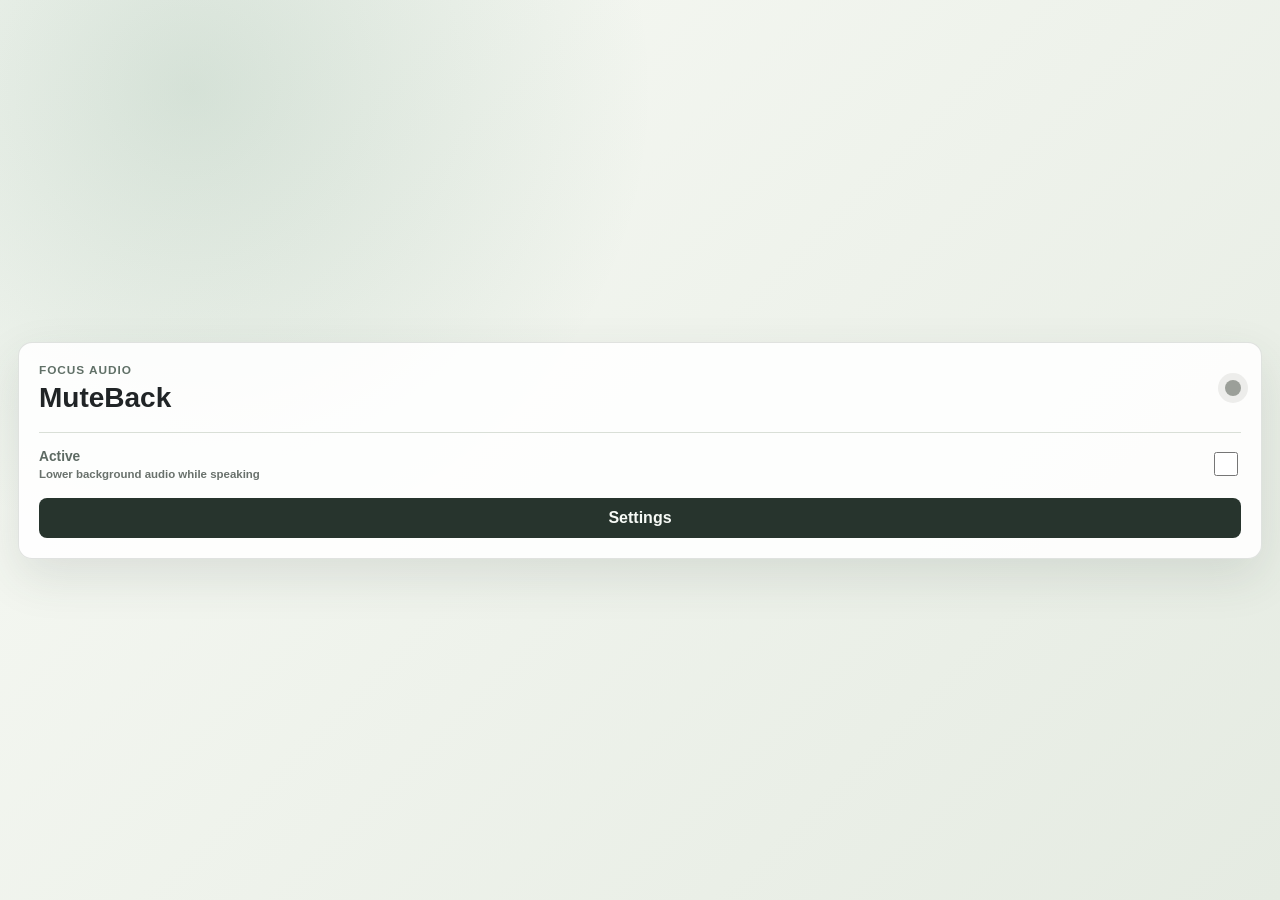
==== ui/index.html @ 9f4e3d4c "Initial MuteBack MVP" ====
<!doctype html>
<html lang="en">
  <head>
    <meta charset="UTF-8" />
    <meta name="viewport" content="width=device-width, initial-scale=1.0" />
    <title>MuteBack</title>
    <link rel="stylesheet" href="./styles.css" />
  </head>
  <body>
    <main class="app-shell">
      <section class="home-page" id="home-page">
        <header class="home-card">
          <div class="brand-row">
            <div>
              <p class="eyebrow">Focus Audio</p>
              <h1>MuteBack</h1>
            </div>
            <span class="status-dot" id="status-dot" aria-label="Runtime status"></span>
          </div>

          <label class="power-control">
            <span>
              <strong>Active</strong>
              <small>Lower background audio while speaking</small>
            </span>
            <input id="app-enabled" type="checkbox" />
          </label>

          <button type="button" class="settings-link" id="open-settings">Settings</button>
        </header>
      </section>

      <section class="settings-page" id="settings-page" hidden>
        <header class="page-header">
          <div>
            <p class="eyebrow">Controls</p>
            <h2 id="settings-title">Settings</h2>
          </div>
          <button type="button" class="close-button" id="close-settings">Back</button>
        </header>

        <section class="settings-card">
          <div class="quick-row">
            <div>
              <h3>Ducking Level</h3>
              <p>Background volume while speaking</p>
            </div>
            <output class="meter-value" id="duck-level-value">10%</output>
          </div>
          <input id="duck-level" class="range" type="range" min="0" max="100" step="1" />
          <div class="track">
            <span class="track-label">Background</span>
            <div class="track-bar">
              <div class="track-fill" id="preview-fill"></div>
            </div>
          </div>
        </section>

        <section class="settings-card">
          <div class="setting-row">
            <div>
              <h3>Transition</h3>
              <p>Background audio movement</p>
            </div>
            <div class="segmented" role="group" aria-label="Transition">
              <button type="button" class="segment" data-transition="smooth">Smooth</button>
              <button type="button" class="segment" data-transition="instant">Instant</button>
            </div>
          </div>

          <div class="timing-grid" id="timing-grid">
            <label>
              <span>Fade Down</span>
              <input id="duck-fade-ms" type="number" min="0" max="2000" step="10" />
            </label>
            <label>
              <span>Fade Up</span>
              <input id="restore-fade-ms" type="number" min="0" max="3000" step="10" />
            </label>
          </div>

          <label class="toggle-row">
            <span>
              <strong>Manual Restore</strong>
              <small>Keep audio low until I press restore</small>
            </span>
            <input id="manual-restore" type="checkbox" />
          </label>
        </section>

        <section class="settings-card enrollment">
          <div class="setting-row">
            <div>
              <h3>Voice Match</h3>
              <p>Optional voice enrollment</p>
            </div>
            <label class="switch">
              <span>Enable</span>
              <input id="voice-match-enabled" type="checkbox" />
            </label>
          </div>

          <div class="phrase-card">
            <span class="phrase-step" id="phrase-step">Sample 1 of 3</span>
            <p id="phrase-text">Today I want my music to move out of the way when I speak.</p>
          </div>

          <div class="enrollment-actions">
            <button type="button" class="primary-button" id="record-voice">Record Sample</button>
            <button type="button" class="secondary-button" id="reset-voice">Reset</button>
          </div>
          <div class="progress-row" id="voice-progress"></div>
        </section>

        <div class="settings-summary">
          <div>
            <span>Restore</span>
            <strong id="restore-mode-label">Automatic</strong>
          </div>
          <div>
            <span>Voice Match</span>
            <strong id="voice-match-label">Off</strong>
          </div>
        </div>

        <div class="save-status" id="save-status">Ready</div>
      </section>
    </main>

    <script type="module" src="./main.js"></script>
  </body>
</html>
---- ui/styles.css ----
:root {
  color: #202426;
  background: #eef1ec;
  font-family: "Segoe UI", "Aptos", sans-serif;
  font-size: 16px;
}

* {
  box-sizing: border-box;
}

html,
body {
  width: 100%;
  height: 100%;
  overflow: hidden;
}

body {
  margin: 0;
  background:
    radial-gradient(circle at 15% 10%, rgba(65, 122, 89, 0.18), transparent 34%),
    linear-gradient(135deg, #f8faf5, #e5ebe2);
}

body[data-enabled="false"] {
  background: linear-gradient(135deg, #f8f7f4, #e4e3df);
}

button,
input {
  font: inherit;
}

button:disabled {
  cursor: not-allowed;
  opacity: 0.5;
}

h1,
h2,
h3,
p {
  margin: 0;
}

p,
small {
  color: #69716c;
}

.app-shell {
  width: 100%;
  height: 100%;
}

.home-page,
.settings-page {
  height: 100%;
}

.home-page {
  display: grid;
  place-items: center;
  padding: 18px;
}

.home-card,
.settings-card,
.settings-summary {
  border: 1px solid rgba(68, 83, 73, 0.16);
  border-radius: 14px;
  background: rgba(255, 255, 255, 0.88);
  box-shadow: 0 18px 48px rgba(53, 62, 58, 0.12);
}

.home-card {
  display: grid;
  gap: 18px;
  width: 100%;
  padding: 20px;
}

.brand-row,
.quick-row,
.setting-row,
.toggle-row,
.switch,
.power-control,
.page-header {
  display: flex;
  align-items: center;
  justify-content: space-between;
  gap: 16px;
}

.eyebrow {
  margin: 0 0 5px;
  color: #607067;
  font-size: 0.74rem;
  font-weight: 750;
  letter-spacing: 0.08em;
  text-transform: uppercase;
}

h1 {
  color: #202426;
  font-size: 1.75rem;
  font-weight: 760;
}

h2 {
  color: #202426;
  font-size: 1.42rem;
  font-weight: 760;
}

h3 {
  color: #202426;
  font-size: 1rem;
}

.status-dot {
  width: 16px;
  height: 16px;
  flex: 0 0 auto;
  border-radius: 999px;
  background: #9b9f99;
  box-shadow: 0 0 0 7px rgba(120, 124, 117, 0.12);
}

.status-dot[data-state="running"] {
  background: #417a59;
  box-shadow: 0 0 0 7px rgba(65, 122, 89, 0.14);
}

.status-dot[data-state="ducked"] {
  background: #d49846;
  box-shadow: 0 0 0 7px rgba(212, 152, 70, 0.16);
}

.status-dot[data-state="disabled"],
.status-dot[data-state="stopped"] {
  background: #c74f44;
  box-shadow: 0 0 0 7px rgba(199, 79, 68, 0.12);
}

.power-control {
  border-top: 1px solid #d9dfd7;
  padding-top: 16px;
}

.power-control span,
.toggle-row span {
  display: grid;
  gap: 4px;
}

.power-control input,
.toggle-row input,
.switch input {
  width: 24px;
  height: 24px;
  accent-color: #417a59;
}

.settings-link,
.close-button,
.primary-button,
.secondary-button {
  border-radius: 8px;
  cursor: pointer;
  font-weight: 750;
  padding: 11px 14px;
}

.settings-link {
  width: 100%;
  border: 0;
  background: #27342d;
  color: #f7faf6;
}

.settings-page {
  display: grid;
  grid-template-rows: auto auto auto auto 1fr auto;
  gap: 12px;
  padding: 20px;
}

.settings-page[hidden],
.home-page[hidden] {
  display: none;
}

.settings-card {
  display: grid;
  gap: 14px;
  padding: 16px;
}

.close-button,
.secondary-button {
  border: 1px solid #c8d0c7;
  background: #fbfcfa;
  color: #27342d;
}

.primary-button {
  border: 0;
  background: #27342d;
  color: #f7faf6;
}

.meter-value {
  color: #27342d;
  font-size: 1.35rem;
  font-weight: 760;
}

.range {
  width: 100%;
  accent-color: #417a59;
}

.track {
  display: grid;
  gap: 7px;
}

.track-label,
.progress-row,
.phrase-step {
  color: #5b675f;
  font-size: 0.84rem;
  font-weight: 750;
}

.track-bar {
  overflow: hidden;
  height: 14px;
  border-radius: 999px;
  background: #d8ded6;
}

.track-fill {
  height: 100%;
  min-width: 2%;
  border-radius: inherit;
  background: linear-gradient(90deg, #346c4c, #d49846);
  transition: width 180ms ease;
}

.segmented {
  display: grid;
  grid-template-columns: repeat(2, minmax(82px, 1fr));
  padding: 3px;
  border: 1px solid #c8d0c7;
  border-radius: 8px;
  background: #edf1eb;
}

.segment {
  border: 0;
  border-radius: 6px;
  background: transparent;
  color: #5f6b64;
  cursor: pointer;
  padding: 9px 11px;
}

.segment[data-active="true"] {
  background: #27342d;
  color: #f7faf6;
}

.timing-grid {
  display: grid;
  grid-template-columns: repeat(2, minmax(0, 1fr));
  gap: 12px;
}

.timing-grid[data-disabled="true"] {
  opacity: 0.44;
}

label {
  display: grid;
  gap: 7px;
  color: #5d6a63;
  font-size: 0.86rem;
  font-weight: 700;
}

label input[type="number"] {
  width: 100%;
  border: 1px solid #c8d0c7;
  border-radius: 7px;
  background: #fbfcfa;
  color: #27342d;
  padding: 9px 10px;
}

.phrase-card {
  display: grid;
  gap: 8px;
  border: 1px solid #d8ded6;
  border-radius: 10px;
  background: #f6f8f4;
  padding: 13px;
}

.phrase-card p {
  color: #27342d;
  font-size: 0.98rem;
  line-height: 1.35;
}

.enrollment-actions {
  display: grid;
  grid-template-columns: minmax(0, 1fr) auto;
  gap: 10px;
}

.settings-summary {
  display: grid;
  grid-template-columns: repeat(2, minmax(0, 1fr));
  gap: 1px;
  overflow: hidden;
}

.settings-summary div {
  display: grid;
  gap: 5px;
  padding: 12px 14px;
  background: rgba(255, 255, 255, 0.78);
}

.settings-summary span {
  color: #69716c;
  font-size: 0.78rem;
  font-weight: 700;
}

.settings-summary strong {
  color: #27342d;
}

.save-status {
  justify-self: start;
  color: #69716c;
  font-size: 0.84rem;
}

.restore-body {
  background: transparent;
}

.restore-window {
  display: grid;
  width: 100%;
  height: 100%;
  place-items: center;
  padding: 10px;
  background: #202426;
}

.restore-window-button {
  width: 100%;
  height: 100%;
  border: 0;
  border-radius: 12px;
  background: #f6f8f4;
  color: #202426;
  cursor: pointer;
  font-weight: 800;
  letter-spacing: 0.01em;
}
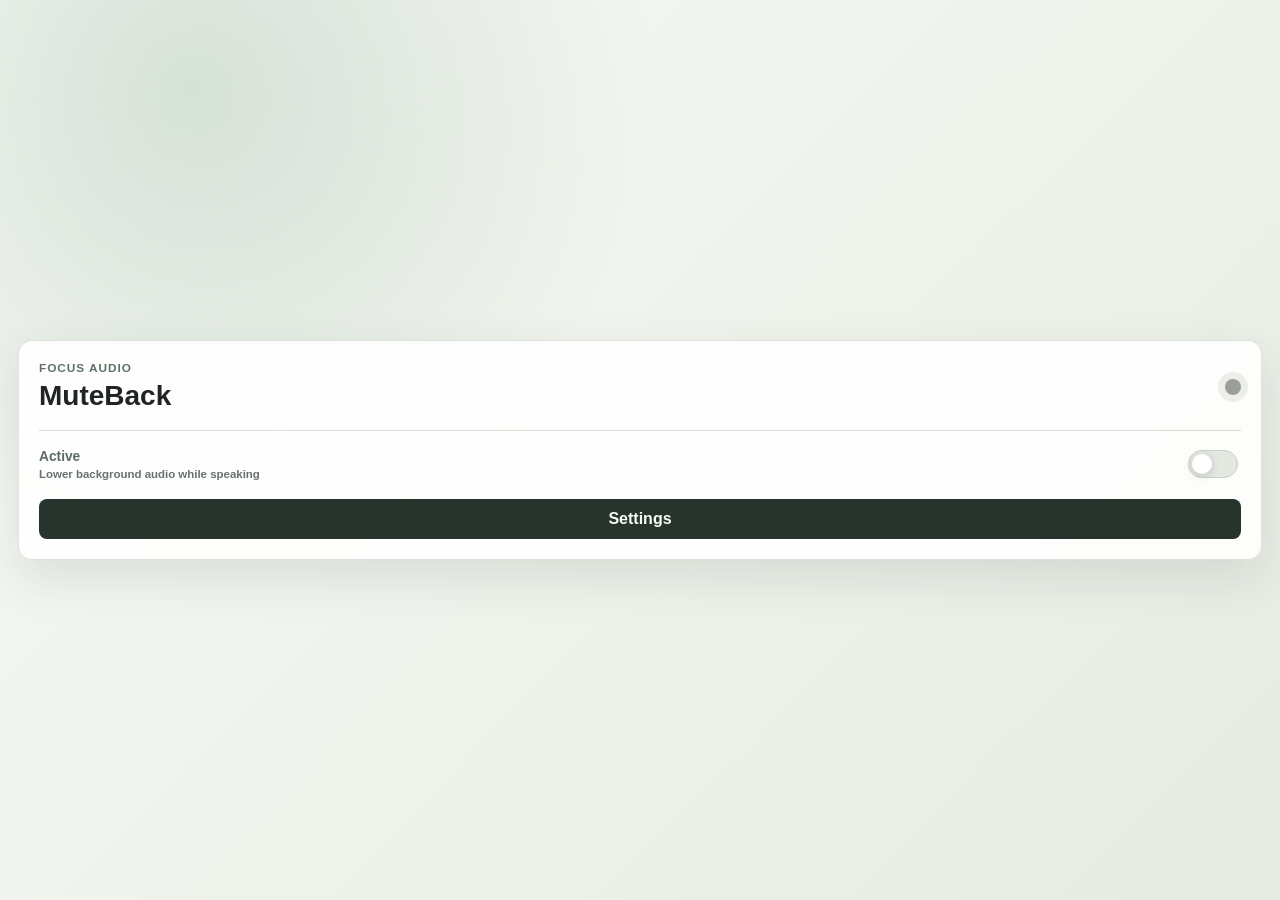
==== commit 7e758a6f: "Add microphone selecting" ====
--- a/ui/index.html
+++ b/ui/index.html
@@ -38,6 +38,13 @@
           </div>
           <button type="button" class="close-button" id="close-settings">Back</button>
         </header>
+
+        <section class="settings-card">
+          <label>
+            <span>Microphone</span>
+            <select id="microphone-select"></select>
+          </label>
+        </section>
 
         <section class="settings-card">
           <div class="quick-row">
@@ -121,6 +128,10 @@
             <span>Voice Match</span>
             <strong id="voice-match-label">Off</strong>
           </div>
+          <div>
+            <span>Microphone</span>
+            <strong id="microphone-label">Default</strong>
+          </div>
         </div>
 
         <div class="save-status" id="save-status">Ready</div>
--- a/ui/styles.css
+++ b/ui/styles.css
@@ -28,7 +28,8 @@
 }
 
 button,
-input {
+input,
+select {
   font: inherit;
 }
 
@@ -159,9 +160,55 @@
 .power-control input,
 .toggle-row input,
 .switch input {
-  width: 24px;
-  height: 24px;
-  accent-color: #417a59;
+  position: relative;
+  width: 50px;
+  height: 28px;
+  flex: 0 0 auto;
+  appearance: none;
+  border: 1px solid #c7d0c6;
+  border-radius: 999px;
+  background: #e3e8e1;
+  cursor: pointer;
+  transition:
+    background 180ms ease,
+    border-color 180ms ease,
+    box-shadow 180ms ease;
+}
+
+.power-control input::before,
+.toggle-row input::before,
+.switch input::before {
+  position: absolute;
+  top: 3px;
+  left: 3px;
+  width: 20px;
+  height: 20px;
+  border-radius: 999px;
+  background: #ffffff;
+  box-shadow: 0 2px 8px rgba(34, 41, 37, 0.18);
+  content: "";
+  transition: transform 180ms ease;
+}
+
+.power-control input:checked,
+.toggle-row input:checked,
+.switch input:checked {
+  border-color: #417a59;
+  background: #417a59;
+  box-shadow: 0 0 0 5px rgba(65, 122, 89, 0.12);
+}
+
+.power-control input:checked::before,
+.toggle-row input:checked::before,
+.switch input:checked::before {
+  transform: translateX(22px);
+}
+
+.power-control input:focus-visible,
+.toggle-row input:focus-visible,
+.switch input:focus-visible {
+  outline: 2px solid rgba(65, 122, 89, 0.32);
+  outline-offset: 3px;
 }
 
 .settings-link,
@@ -185,7 +232,33 @@
   display: grid;
   grid-template-rows: auto auto auto auto 1fr auto;
   gap: 12px;
+  overflow-x: hidden;
+  overflow-y: scroll;
   padding: 20px;
+  padding-right: 14px;
+  scrollbar-color: rgba(82, 99, 89, 0.34) transparent;
+  scrollbar-gutter: stable;
+  scrollbar-width: thin;
+}
+
+.settings-page::-webkit-scrollbar {
+  width: 8px;
+}
+
+.settings-page::-webkit-scrollbar-track {
+  background: transparent;
+}
+
+.settings-page::-webkit-scrollbar-thumb {
+  border: 2px solid transparent;
+  border-radius: 999px;
+  background: rgba(82, 99, 89, 0.26);
+  background-clip: content-box;
+}
+
+.settings-page::-webkit-scrollbar-thumb:hover {
+  background: rgba(82, 99, 89, 0.42);
+  background-clip: content-box;
 }
 
 .settings-page[hidden],
@@ -292,7 +365,8 @@
   font-weight: 700;
 }
 
-label input[type="number"] {
+label input[type="number"],
+label select {
   width: 100%;
   border: 1px solid #c8d0c7;
   border-radius: 7px;
@@ -301,6 +375,10 @@
   padding: 9px 10px;
 }
 
+label select {
+  min-height: 40px;
+}
+
 .phrase-card {
   display: grid;
   gap: 8px;
@@ -358,21 +436,66 @@
 
 .restore-window {
   display: grid;
+  grid-template-rows: auto auto;
+  gap: 7px;
   width: 100%;
   height: 100%;
-  place-items: center;
-  padding: 10px;
-  background: #202426;
+  padding: 9px;
+  border: 1px solid rgba(255, 255, 255, 0.14);
+  border-radius: 18px;
+  background:
+    linear-gradient(135deg, rgba(255, 255, 255, 0.08), transparent),
+    #202426;
+  box-shadow: 0 16px 38px rgba(20, 24, 22, 0.26);
+}
+
+.restore-drag-region {
+  display: flex;
+  align-items: center;
+  justify-content: space-between;
+  min-height: 18px;
+  color: rgba(247, 250, 246, 0.72);
+  cursor: grab;
+  font-size: 0.72rem;
+  font-weight: 760;
+  letter-spacing: 0.06em;
+  text-transform: uppercase;
+  user-select: none;
+}
+
+.restore-drag-region:active {
+  cursor: grabbing;
+}
+
+.restore-drag-region i {
+  width: 28px;
+  height: 4px;
+  border-radius: 999px;
+  background: rgba(247, 250, 246, 0.28);
 }
 
 .restore-window-button {
   width: 100%;
-  height: 100%;
+  min-height: 36px;
   border: 0;
-  border-radius: 12px;
-  background: #f6f8f4;
-  color: #202426;
+  border-radius: 999px;
+  background: linear-gradient(135deg, #f7faf6, #dfe7dc);
+  color: #1f2a24;
   cursor: pointer;
   font-weight: 800;
-  letter-spacing: 0.01em;
-}
+  letter-spacing: 0.015em;
+  box-shadow: 0 7px 18px rgba(0, 0, 0, 0.2);
+  transition:
+    transform 140ms ease,
+    box-shadow 140ms ease;
+}
+
+.restore-window-button:hover {
+  box-shadow: 0 9px 24px rgba(0, 0, 0, 0.24);
+  transform: translateY(-1px);
+}
+
+.restore-window-button:active {
+  box-shadow: 0 5px 14px rgba(0, 0, 0, 0.2);
+  transform: translateY(0);
+}
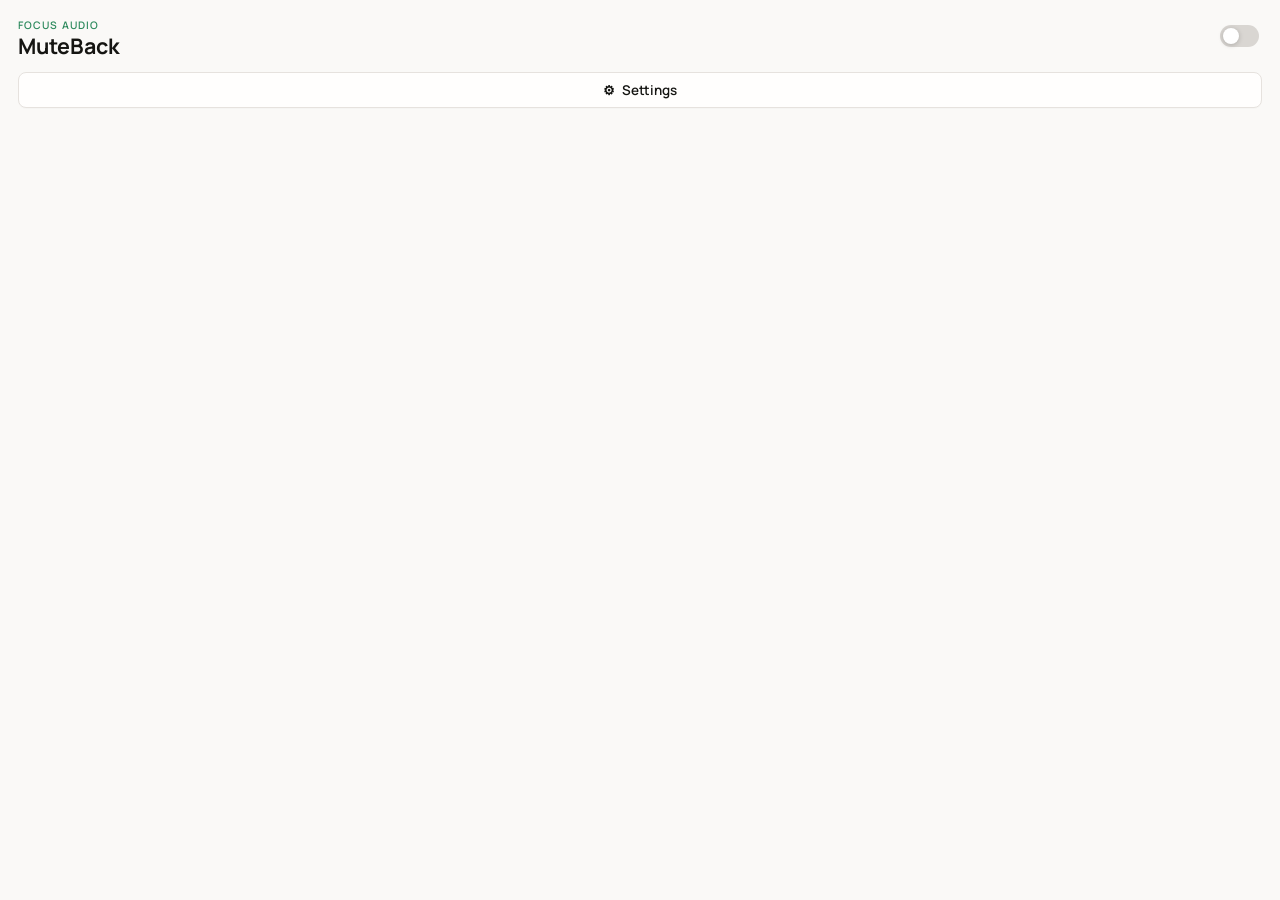
==== commit 49d49501: "Redesign Co-authored-by: Copilot <copilot@github.com>" ====
--- a/ui/index.html
+++ b/ui/index.html
@@ -9,132 +9,112 @@
   <body>
     <main class="app-shell">
       <section class="home-page" id="home-page">
-        <header class="home-card">
-          <div class="brand-row">
-            <div>
-              <p class="eyebrow">Focus Audio</p>
-              <h1>MuteBack</h1>
+        <div class="window-frame home-frame">
+          <div class="home-content">
+            <div class="hero-row">
+              <div>
+                <p class="eyebrow">Focus Audio</p>
+                <h1>MuteBack</h1>
+              </div>
+              <label class="switch-only" aria-label="Enable MuteBack">
+                <input id="app-enabled" type="checkbox" />
+              </label>
             </div>
-            <span class="status-dot" id="status-dot" aria-label="Runtime status"></span>
+
+            <button type="button" class="settings-link" id="open-settings">
+              <span aria-hidden="true">&#9881;</span>
+              Settings
+            </button>
           </div>
-
-          <label class="power-control">
-            <span>
-              <strong>Active</strong>
-              <small>Lower background audio while speaking</small>
-            </span>
-            <input id="app-enabled" type="checkbox" />
-          </label>
-
-          <button type="button" class="settings-link" id="open-settings">Settings</button>
-        </header>
+        </div>
       </section>
 
       <section class="settings-page" id="settings-page" hidden>
-        <header class="page-header">
-          <div>
-            <p class="eyebrow">Controls</p>
-            <h2 id="settings-title">Settings</h2>
-          </div>
-          <button type="button" class="close-button" id="close-settings">Back</button>
-        </header>
+        <div class="window-frame settings-frame">
+          <div class="settings-scroll">
+            <header class="page-header">
+              <button type="button" class="back-button" id="close-settings" aria-label="Back">
+                &lsaquo;
+              </button>
+              <div>
+                <p class="eyebrow">Controls</p>
+                <h2 id="settings-title">Settings</h2>
+              </div>
+            </header>
 
-        <section class="settings-card">
-          <label>
-            <span>Microphone</span>
-            <select id="microphone-select"></select>
-          </label>
-        </section>
+            <div class="settings-section">
+              <p class="section-label">Input</p>
+              <section class="settings-card input-card">
+                <span>Microphone</span>
+                <select id="microphone-select"></select>
+              </section>
+            </div>
 
-        <section class="settings-card">
-          <div class="quick-row">
-            <div>
-              <h3>Ducking Level</h3>
-              <p>Background volume while speaking</p>
+            <div class="settings-section">
+              <p class="section-label">Ducking</p>
+              <section class="settings-card ducking-card">
+                <div class="quick-row">
+                  <div>
+                    <h3>Level</h3>
+                    <p>Background volume while speaking</p>
+                  </div>
+                  <output class="meter-value" id="duck-level-value">10%</output>
+                </div>
+                <input id="duck-level" class="range" type="range" min="0" max="100" step="1" />
+              </section>
             </div>
-            <output class="meter-value" id="duck-level-value">10%</output>
-          </div>
-          <input id="duck-level" class="range" type="range" min="0" max="100" step="1" />
-          <div class="track">
-            <span class="track-label">Background</span>
-            <div class="track-bar">
-              <div class="track-fill" id="preview-fill"></div>
+
+            <div class="settings-section">
+              <p class="section-label">Transition</p>
+              <section class="settings-card transition-card">
+                <div class="setting-row">
+                  <div>
+                    <h3>Mode</h3>
+                    <p>Background audio movement</p>
+                  </div>
+                  <div class="segmented" role="group" aria-label="Transition">
+                    <button type="button" class="segment" data-transition="smooth">Smooth</button>
+                    <button type="button" class="segment" data-transition="instant">Instant</button>
+                  </div>
+                </div>
+
+                <div class="timing-grid" id="timing-grid">
+                  <label>
+                    <span>Fade Down</span>
+                    <input id="duck-fade-ms" type="number" min="0" max="2000" step="10" />
+                  </label>
+                  <label>
+                    <span>Fade Up</span>
+                    <input id="restore-fade-ms" type="number" min="0" max="3000" step="10" />
+                  </label>
+                </div>
+
+                <label class="toggle-row">
+                  <span>
+                    <strong>Manual Restore</strong>
+                    <small>Keep audio low until I press restore</small>
+                  </span>
+                  <input id="manual-restore" type="checkbox" />
+                </label>
+              </section>
+            </div>
+
+            <div class="settings-summary" hidden>
+              <div>
+                <span>Restore</span>
+                <strong id="restore-mode-label">Automatic</strong>
+              </div>
+              <div>
+                <span>Voice Match</span>
+                <strong id="voice-match-label">Off</strong>
+              </div>
+              <div>
+                <span>Microphone</span>
+                <strong id="microphone-label">Default</strong>
+              </div>
             </div>
           </div>
-        </section>
-
-        <section class="settings-card">
-          <div class="setting-row">
-            <div>
-              <h3>Transition</h3>
-              <p>Background audio movement</p>
-            </div>
-            <div class="segmented" role="group" aria-label="Transition">
-              <button type="button" class="segment" data-transition="smooth">Smooth</button>
-              <button type="button" class="segment" data-transition="instant">Instant</button>
-            </div>
-          </div>
-
-          <div class="timing-grid" id="timing-grid">
-            <label>
-              <span>Fade Down</span>
-              <input id="duck-fade-ms" type="number" min="0" max="2000" step="10" />
-            </label>
-            <label>
-              <span>Fade Up</span>
-              <input id="restore-fade-ms" type="number" min="0" max="3000" step="10" />
-            </label>
-          </div>
-
-          <label class="toggle-row">
-            <span>
-              <strong>Manual Restore</strong>
-              <small>Keep audio low until I press restore</small>
-            </span>
-            <input id="manual-restore" type="checkbox" />
-          </label>
-        </section>
-
-        <section class="settings-card enrollment">
-          <div class="setting-row">
-            <div>
-              <h3>Voice Match</h3>
-              <p>Optional voice enrollment</p>
-            </div>
-            <label class="switch">
-              <span>Enable</span>
-              <input id="voice-match-enabled" type="checkbox" />
-            </label>
-          </div>
-
-          <div class="phrase-card">
-            <span class="phrase-step" id="phrase-step">Sample 1 of 3</span>
-            <p id="phrase-text">Today I want my music to move out of the way when I speak.</p>
-          </div>
-
-          <div class="enrollment-actions">
-            <button type="button" class="primary-button" id="record-voice">Record Sample</button>
-            <button type="button" class="secondary-button" id="reset-voice">Reset</button>
-          </div>
-          <div class="progress-row" id="voice-progress"></div>
-        </section>
-
-        <div class="settings-summary">
-          <div>
-            <span>Restore</span>
-            <strong id="restore-mode-label">Automatic</strong>
-          </div>
-          <div>
-            <span>Voice Match</span>
-            <strong id="voice-match-label">Off</strong>
-          </div>
-          <div>
-            <span>Microphone</span>
-            <strong id="microphone-label">Default</strong>
-          </div>
         </div>
-
-        <div class="save-status" id="save-status">Ready</div>
       </section>
     </main>
 
--- a/ui/styles.css
+++ b/ui/styles.css
@@ -1,7 +1,39 @@
+@font-face {
+  font-family: "Manrope";
+  font-style: normal;
+  font-weight: 400;
+  font-display: swap;
+  src: url("./fonts/Manrope-400.woff2") format("woff2");
+}
+
+@font-face {
+  font-family: "Manrope";
+  font-style: normal;
+  font-weight: 500;
+  font-display: swap;
+  src: url("./fonts/Manrope-500.woff2") format("woff2");
+}
+
+@font-face {
+  font-family: "Manrope";
+  font-style: normal;
+  font-weight: 600;
+  font-display: swap;
+  src: url("./fonts/Manrope-600.woff2") format("woff2");
+}
+
+@font-face {
+  font-family: "Manrope";
+  font-style: normal;
+  font-weight: 700;
+  font-display: swap;
+  src: url("./fonts/Manrope-700.woff2") format("woff2");
+}
+
 :root {
-  color: #202426;
-  background: #eef1ec;
-  font-family: "Segoe UI", "Aptos", sans-serif;
+  color: #151512;
+  background: #faf9f7;
+  font-family: "Manrope", "Segoe UI", sans-serif;
   font-size: 16px;
 }
 
@@ -18,13 +50,11 @@
 
 body {
   margin: 0;
-  background:
-    radial-gradient(circle at 15% 10%, rgba(65, 122, 89, 0.18), transparent 34%),
-    linear-gradient(135deg, #f8faf5, #e5ebe2);
+  background: #faf9f7;
 }
 
 body[data-enabled="false"] {
-  background: linear-gradient(135deg, #f8f7f4, #e4e3df);
+  background: #faf9f7;
 }
 
 button,
@@ -33,9 +63,11 @@
   font: inherit;
 }
 
-button:disabled {
+button:disabled,
+input:disabled,
+select:disabled {
   cursor: not-allowed;
-  opacity: 0.5;
+  opacity: 0.52;
 }
 
 h1,
@@ -47,455 +79,625 @@
 
 p,
 small {
-  color: #69716c;
-}
-
-.app-shell {
+  color: #8f8a85;
+}
+
+.app-shell,
+.home-page,
+.settings-page {
   width: 100%;
   height: 100%;
 }
 
 .home-page,
 .settings-page {
+  display: block;
+  background: #faf9f7;
+}
+
+.settings-page[hidden],
+.home-page[hidden] {
+  display: none;
+}
+
+.window-frame {
+  display: grid;
+  grid-template-rows: minmax(0, 1fr);
+  width: 100%;
   height: 100%;
-}
-
-.home-page {
-  display: grid;
-  place-items: center;
+  overflow: hidden;
+  background: #faf9f7;
+}
+
+.home-content {
+  display: grid;
+  grid-template-rows: auto auto 1fr;
+  gap: 15px;
+  align-content: start;
+  min-height: 100%;
   padding: 18px;
 }
 
-.home-card,
-.settings-card,
-.settings-summary {
-  border: 1px solid rgba(68, 83, 73, 0.16);
-  border-radius: 14px;
-  background: rgba(255, 255, 255, 0.88);
-  box-shadow: 0 18px 48px rgba(53, 62, 58, 0.12);
-}
-
-.home-card {
-  display: grid;
-  gap: 18px;
-  width: 100%;
-  padding: 20px;
-}
-
-.brand-row,
+.hero-row,
 .quick-row,
 .setting-row,
 .toggle-row,
-.switch,
-.power-control,
-.page-header {
+.page-header,
+.input-card {
   display: flex;
   align-items: center;
   justify-content: space-between;
-  gap: 16px;
+  gap: 14px;
+}
+
+.eyebrow,
+.section-label {
+  color: #98938f;
+  font-size: 0.65rem;
+  font-weight: 600;
+  letter-spacing: 0.105em;
+  text-transform: uppercase;
 }
 
 .eyebrow {
-  margin: 0 0 5px;
-  color: #607067;
-  font-size: 0.74rem;
-  font-weight: 750;
-  letter-spacing: 0.08em;
-  text-transform: uppercase;
+  margin: 0 0 2px;
+  color: #2d8a5d;
 }
 
 h1 {
-  color: #202426;
-  font-size: 1.75rem;
-  font-weight: 760;
+  color: #151512;
+  font-size: 1.34rem;
+  font-weight: 700;
+  letter-spacing: 0;
+  line-height: 1.08;
 }
 
 h2 {
-  color: #202426;
-  font-size: 1.42rem;
-  font-weight: 760;
+  color: #151512;
+  font-size: 1.02rem;
+  font-weight: 700;
+  letter-spacing: 0;
+  line-height: 1.08;
 }
 
 h3 {
-  color: #202426;
-  font-size: 1rem;
+  color: #151512;
+  font-size: 0.86rem;
+  font-weight: 700;
+  letter-spacing: 0;
+  line-height: 1.1;
+}
+
+.status-pill {
+  display: flex;
+  align-items: center;
+  gap: 9px;
+  min-height: 32px;
+  padding: 0 11px;
+  border: 1px solid #cfe8db;
+  border-radius: 8px;
+  background: #f4fbf7;
+  color: #28754f;
+  font-size: 0.8rem;
+  font-weight: 650;
+}
+
+.status-pill[data-state="ducked"] {
+  border-color: #ead3ad;
+  background: #fff7ea;
+  color: #9a661b;
+}
+
+.status-pill[data-state="disabled"],
+.status-pill[data-state="stopped"] {
+  border-color: #e8c6c2;
+  background: #fff1ef;
+  color: #9d4a40;
 }
 
 .status-dot {
-  width: 16px;
-  height: 16px;
+  width: 6px;
+  height: 6px;
   flex: 0 0 auto;
   border-radius: 999px;
-  background: #9b9f99;
-  box-shadow: 0 0 0 7px rgba(120, 124, 117, 0.12);
+  background: #2d865c;
 }
 
 .status-dot[data-state="running"] {
-  background: #417a59;
-  box-shadow: 0 0 0 7px rgba(65, 122, 89, 0.14);
+  background: #2d865c;
 }
 
 .status-dot[data-state="ducked"] {
-  background: #d49846;
-  box-shadow: 0 0 0 7px rgba(212, 152, 70, 0.16);
+  background: #b77524;
 }
 
 .status-dot[data-state="disabled"],
 .status-dot[data-state="stopped"] {
-  background: #c74f44;
-  box-shadow: 0 0 0 7px rgba(199, 79, 68, 0.12);
-}
-
-.power-control {
-  border-top: 1px solid #d9dfd7;
-  padding-top: 16px;
-}
-
-.power-control span,
-.toggle-row span {
-  display: grid;
-  gap: 4px;
-}
-
-.power-control input,
-.toggle-row input,
-.switch input {
+  background: #c45a4d;
+}
+
+.switch-only {
+  display: block;
+  flex: 0 0 auto;
+}
+
+.switch-only input,
+.toggle-row input {
   position: relative;
-  width: 50px;
-  height: 28px;
-  flex: 0 0 auto;
+  width: 39px;
+  height: 22px;
   appearance: none;
-  border: 1px solid #c7d0c6;
+  border: 0;
   border-radius: 999px;
-  background: #e3e8e1;
+  background: #d9d6d2;
   cursor: pointer;
   transition:
     background 180ms ease,
-    border-color 180ms ease,
     box-shadow 180ms ease;
 }
 
-.power-control input::before,
-.toggle-row input::before,
-.switch input::before {
+.switch-only input::before,
+.toggle-row input::before {
   position: absolute;
   top: 3px;
   left: 3px;
-  width: 20px;
-  height: 20px;
+  width: 16px;
+  height: 16px;
   border-radius: 999px;
   background: #ffffff;
-  box-shadow: 0 2px 8px rgba(34, 41, 37, 0.18);
+  box-shadow: 0 1px 5px rgba(25, 23, 20, 0.22);
   content: "";
   transition: transform 180ms ease;
 }
 
-.power-control input:checked,
-.toggle-row input:checked,
-.switch input:checked {
-  border-color: #417a59;
-  background: #417a59;
-  box-shadow: 0 0 0 5px rgba(65, 122, 89, 0.12);
-}
-
-.power-control input:checked::before,
-.toggle-row input:checked::before,
-.switch input:checked::before {
-  transform: translateX(22px);
-}
-
-.power-control input:focus-visible,
-.toggle-row input:focus-visible,
-.switch input:focus-visible {
-  outline: 2px solid rgba(65, 122, 89, 0.32);
+.switch-only input:checked,
+.toggle-row input:checked {
+  background: #2d8a5d;
+}
+
+.switch-only input:checked::before,
+.toggle-row input:checked::before {
+  transform: translateX(18px);
+}
+
+.switch-only input:focus-visible,
+.toggle-row input:focus-visible {
+  outline: 2px solid rgba(45, 134, 92, 0.28);
   outline-offset: 3px;
 }
 
 .settings-link,
-.close-button,
+.primary-button,
+.secondary-button,
+.back-button {
+  cursor: pointer;
+  font-weight: 600;
+}
+
+.settings-link {
+  align-self: end;
+  display: inline-flex;
+  align-items: center;
+  justify-content: center;
+  gap: 7px;
+  width: 100%;
+  min-height: 36px;
+  border: 1px solid #e6e2de;
+  border-radius: 8px;
+  background: #fffefd;
+  color: #151512;
+  font-size: 0.84rem;
+  box-shadow: 0 1px 0 rgba(25, 23, 20, 0.015);
+}
+
+.settings-scroll {
+  display: grid;
+  align-content: start;
+  gap: 9px;
+  min-height: 0;
+  overflow-x: hidden;
+  overflow-y: auto;
+  padding: 12px 13px 14px;
+  scrollbar-color: rgba(78, 74, 69, 0.24) transparent;
+  scrollbar-gutter: stable;
+  scrollbar-width: thin;
+}
+
+.settings-scroll::-webkit-scrollbar {
+  width: 8px;
+}
+
+.settings-scroll::-webkit-scrollbar-track {
+  background: transparent;
+}
+
+.settings-scroll::-webkit-scrollbar-thumb {
+  border: 2px solid transparent;
+  border-radius: 999px;
+  background: rgba(78, 74, 69, 0.24);
+  background-clip: content-box;
+}
+
+.page-header {
+  justify-content: flex-start;
+  min-height: 50px;
+  margin: -12px -13px 2px;
+  padding: 10px 13px;
+  border-bottom: 1px solid #e7e3de;
+  background: #faf9f7;
+}
+
+.back-button {
+  width: 27px;
+  height: 27px;
+  flex: 0 0 auto;
+  border: 1px solid #e3dfda;
+  border-radius: 8px;
+  background: #f3f2ef;
+  color: #6e6964;
+  font-size: 1.2rem;
+  line-height: 1;
+  padding: 0 0 3px;
+}
+
+.settings-section {
+  display: grid;
+  gap: 5px;
+}
+
+.section-label {
+  padding-left: 1px;
+}
+
+.settings-card {
+  display: grid;
+  gap: 11px;
+  border: 1px solid #e3dfda;
+  border-radius: 10px;
+  background: #fffefd;
+  padding: 11px;
+}
+
+.input-card {
+  min-height: 47px;
+  color: #151512;
+  font-size: 0.84rem;
+  font-weight: 600;
+}
+
+.input-card select {
+  width: 141px;
+  min-width: 0;
+}
+
+.meter-value {
+  color: #2d8a5d;
+  font-size: 1.16rem;
+  font-weight: 700;
+}
+
+.range {
+  width: 100%;
+  height: 16px;
+  accent-color: #2d8a5d;
+  appearance: none;
+  background: transparent;
+}
+
+.range::-webkit-slider-runnable-track {
+  height: 4px;
+  border-radius: 999px;
+  background: #dfdcd7;
+}
+
+.range::-webkit-slider-thumb {
+  width: 18px;
+  height: 18px;
+  margin-top: -7px;
+  border: 2px solid #ffffff;
+  border-radius: 999px;
+  background: #2d8a5d;
+  box-shadow: 0 1px 4px rgba(25, 23, 20, 0.22);
+  appearance: none;
+}
+
+.track,
+.track-bar,
+.track-fill {
+  display: none;
+}
+
+.transition-card > .setting-row,
+.transition-card > .timing-grid {
+  padding-bottom: 11px;
+  border-bottom: 1px solid #e8e4df;
+}
+
+.segmented {
+  display: grid;
+  grid-template-columns: repeat(2, minmax(54px, 1fr));
+  min-width: 130px;
+  padding: 3px;
+  border: 1px solid #e3dfda;
+  border-radius: 9px;
+  background: #f2f1ee;
+}
+
+.segment {
+  border: 0;
+  border-radius: 7px;
+  background: transparent;
+  color: #928d88;
+  cursor: pointer;
+  font-size: 0.74rem;
+  font-weight: 600;
+  padding: 6px 9px;
+}
+
+.segment[data-active="true"] {
+  background: #fffefd;
+  color: #151512;
+  font-weight: 700;
+  box-shadow: 0 1px 5px rgba(25, 23, 20, 0.08);
+}
+
+.timing-grid {
+  display: grid;
+  grid-template-columns: repeat(2, minmax(0, 1fr));
+  gap: 8px;
+}
+
+.timing-grid[data-disabled="true"] {
+  opacity: 0.44;
+}
+
+label {
+  display: grid;
+  gap: 5px;
+  color: #928d88;
+  font-size: 0.72rem;
+  font-weight: 600;
+}
+
+label input[type="number"],
+select {
+  width: 100%;
+  min-height: 29px;
+  border: 1px solid #e1ddd8;
+  border-radius: 7px;
+  background: #f3f2ef;
+  color: #151512;
+  font-size: 0.78rem;
+  font-weight: 600;
+  padding: 5px 9px;
+}
+
+.toggle-row {
+  display: flex;
+  color: inherit;
+  font-size: inherit;
+}
+
+.toggle-row span {
+  display: grid;
+  gap: 2px;
+  min-width: 0;
+}
+
+.toggle-row strong {
+  color: #151512;
+  font-size: 0.84rem;
+  font-weight: 700;
+}
+
+.toggle-row small,
+.setting-row p,
+.quick-row p,
+.enrollment p {
+  color: #96928e;
+  font-size: 0.71rem;
+  line-height: 1.2;
+}
+
+.enrollment {
+  gap: 0;
+}
+
+.voice-enrollment-panel {
+  display: grid;
+  gap: 8px;
+  margin-top: 11px;
+  padding-top: 11px;
+  border-top: 1px solid #e8e4df;
+}
+
+.phrase-card {
+  display: grid;
+  gap: 5px;
+  border-radius: 8px;
+  background: #f5f4f1;
+  padding: 9px;
+}
+
+.phrase-card p {
+  color: #151512;
+  font-size: 0.78rem;
+  line-height: 1.35;
+}
+
+.phrase-step,
+.progress-row {
+  color: #8f8a86;
+  font-size: 0.68rem;
+  font-weight: 760;
+}
+
+.enrollment-actions {
+  display: grid;
+  grid-template-columns: minmax(0, 1fr) auto;
+  gap: 8px;
+}
+
 .primary-button,
 .secondary-button {
+  min-height: 33px;
   border-radius: 8px;
-  cursor: pointer;
-  font-weight: 750;
-  padding: 11px 14px;
-}
-
-.settings-link {
-  width: 100%;
-  border: 0;
-  background: #27342d;
-  color: #f7faf6;
-}
-
-.settings-page {
-  display: grid;
-  grid-template-rows: auto auto auto auto 1fr auto;
-  gap: 12px;
-  overflow-x: hidden;
-  overflow-y: scroll;
-  padding: 20px;
-  padding-right: 14px;
-  scrollbar-color: rgba(82, 99, 89, 0.34) transparent;
-  scrollbar-gutter: stable;
-  scrollbar-width: thin;
-}
-
-.settings-page::-webkit-scrollbar {
-  width: 8px;
-}
-
-.settings-page::-webkit-scrollbar-track {
-  background: transparent;
-}
-
-.settings-page::-webkit-scrollbar-thumb {
-  border: 2px solid transparent;
-  border-radius: 999px;
-  background: rgba(82, 99, 89, 0.26);
-  background-clip: content-box;
-}
-
-.settings-page::-webkit-scrollbar-thumb:hover {
-  background: rgba(82, 99, 89, 0.42);
-  background-clip: content-box;
-}
-
-.settings-page[hidden],
-.home-page[hidden] {
-  display: none;
-}
-
-.settings-card {
-  display: grid;
-  gap: 14px;
-  padding: 16px;
-}
-
-.close-button,
-.secondary-button {
-  border: 1px solid #c8d0c7;
-  background: #fbfcfa;
-  color: #27342d;
+  font-size: 0.78rem;
+  padding: 7px 10px;
 }
 
 .primary-button {
   border: 0;
-  background: #27342d;
-  color: #f7faf6;
-}
-
-.meter-value {
-  color: #27342d;
-  font-size: 1.35rem;
+  background: #151512;
+  color: #fffefd;
+}
+
+.secondary-button,
+.sample-action {
+  border: 1px solid #e1ddd8;
+  background: #fffefd;
+  color: #151512;
+}
+
+.sample-list {
+  display: grid;
+  gap: 7px;
+}
+
+.sample-list:empty {
+  display: none;
+}
+
+.sample-row {
+  display: grid;
+  grid-template-columns: minmax(0, 1fr) auto auto auto;
+  align-items: center;
+  gap: 7px;
+  min-height: 33px;
+  border: 1px solid #e5e1dc;
+  border-radius: 8px;
+  background: #fbfaf8;
+  padding: 6px 7px 6px 9px;
+}
+
+.sample-row span {
+  min-width: 0;
+  overflow: hidden;
+  color: #151512;
+  font-size: 0.74rem;
   font-weight: 760;
-}
-
-.range {
-  width: 100%;
-  accent-color: #417a59;
-}
-
-.track {
-  display: grid;
-  gap: 7px;
-}
-
-.track-label,
-.progress-row,
-.phrase-step {
-  color: #5b675f;
-  font-size: 0.84rem;
-  font-weight: 750;
-}
-
-.track-bar {
-  overflow: hidden;
-  height: 14px;
-  border-radius: 999px;
-  background: #d8ded6;
-}
-
-.track-fill {
-  height: 100%;
-  min-width: 2%;
-  border-radius: inherit;
-  background: linear-gradient(90deg, #346c4c, #d49846);
-  transition: width 180ms ease;
-}
-
-.segmented {
-  display: grid;
-  grid-template-columns: repeat(2, minmax(82px, 1fr));
-  padding: 3px;
-  border: 1px solid #c8d0c7;
-  border-radius: 8px;
-  background: #edf1eb;
-}
-
-.segment {
-  border: 0;
-  border-radius: 6px;
-  background: transparent;
-  color: #5f6b64;
+  text-overflow: ellipsis;
+  white-space: nowrap;
+}
+
+.sample-row strong {
+  color: #8f8a86;
+  font-size: 0.68rem;
+}
+
+.sample-action {
+  min-width: 50px;
+  border-radius: 7px;
   cursor: pointer;
-  padding: 9px 11px;
-}
-
-.segment[data-active="true"] {
-  background: #27342d;
-  color: #f7faf6;
-}
-
-.timing-grid {
-  display: grid;
-  grid-template-columns: repeat(2, minmax(0, 1fr));
-  gap: 12px;
-}
-
-.timing-grid[data-disabled="true"] {
-  opacity: 0.44;
-}
-
-label {
-  display: grid;
-  gap: 7px;
-  color: #5d6a63;
-  font-size: 0.86rem;
-  font-weight: 700;
-}
-
-label input[type="number"],
-label select {
-  width: 100%;
-  border: 1px solid #c8d0c7;
-  border-radius: 7px;
-  background: #fbfcfa;
-  color: #27342d;
-  padding: 9px 10px;
-}
-
-label select {
-  min-height: 40px;
-}
-
-.phrase-card {
-  display: grid;
-  gap: 8px;
-  border: 1px solid #d8ded6;
-  border-radius: 10px;
-  background: #f6f8f4;
-  padding: 13px;
-}
-
-.phrase-card p {
-  color: #27342d;
-  font-size: 0.98rem;
-  line-height: 1.35;
-}
-
-.enrollment-actions {
-  display: grid;
-  grid-template-columns: minmax(0, 1fr) auto;
-  gap: 10px;
-}
-
-.settings-summary {
-  display: grid;
-  grid-template-columns: repeat(2, minmax(0, 1fr));
-  gap: 1px;
-  overflow: hidden;
-}
-
-.settings-summary div {
-  display: grid;
-  gap: 5px;
-  padding: 12px 14px;
-  background: rgba(255, 255, 255, 0.78);
-}
-
-.settings-summary span {
-  color: #69716c;
-  font-size: 0.78rem;
-  font-weight: 700;
-}
-
-.settings-summary strong {
-  color: #27342d;
+  font-size: 0.68rem;
+  font-weight: 760;
+  padding: 5px 7px;
+}
+
+.sample-action.danger {
+  min-width: 62px;
+}
+
+.settings-summary[hidden] {
+  display: none;
 }
 
 .save-status {
   justify-self: start;
-  color: #69716c;
-  font-size: 0.84rem;
-}
-
+  min-height: 18px;
+  color: #96928e;
+  font-size: 0.74rem;
+}
+
+.restore-document,
 .restore-body {
-  background: transparent;
-}
-
-.restore-window {
-  display: grid;
-  grid-template-rows: auto auto;
-  gap: 7px;
   width: 100%;
   height: 100%;
-  padding: 9px;
-  border: 1px solid rgba(255, 255, 255, 0.14);
-  border-radius: 18px;
-  background:
-    linear-gradient(135deg, rgba(255, 255, 255, 0.08), transparent),
-    #202426;
-  box-shadow: 0 16px 38px rgba(20, 24, 22, 0.26);
-}
-
-.restore-drag-region {
-  display: flex;
+  background: #151922;
+}
+
+.restore-window {
+  display: grid;
+  place-items: center;
+  width: 100%;
+  height: 100%;
+  background: #151922;
+}
+
+.restore-pill {
+  display: grid;
+  grid-template-columns: auto minmax(0, 1fr) auto;
   align-items: center;
-  justify-content: space-between;
-  min-height: 18px;
-  color: rgba(247, 250, 246, 0.72);
+  gap: 10px;
+  width: 216px;
+  height: 52px;
+  border: 0;
+  border-radius: 0;
+  background: #151922;
+  color: #fffefd;
   cursor: grab;
-  font-size: 0.72rem;
-  font-weight: 760;
-  letter-spacing: 0.06em;
+  outline: 0;
+  padding: 7px 10px 7px 12px;
+  text-align: left;
+}
+
+.restore-icon,
+.restore-stop {
+  display: grid;
+  place-items: center;
+  width: 28px;
+  height: 28px;
+  border-radius: 999px;
+}
+
+.restore-icon {
+  object-fit: cover;
+}
+
+.restore-pill small {
+  display: block;
+  color: #72d69a;
+  font-size: 0.62rem;
+  font-weight: 820;
+  letter-spacing: 0.08em;
+  line-height: 1.05;
   text-transform: uppercase;
-  user-select: none;
-}
-
-.restore-drag-region:active {
+}
+
+.restore-pill strong {
+  display: block;
+  color: #fffefd;
+  font-size: 0.92rem;
+  line-height: 1.1;
+}
+
+.restore-stop {
+  background: #252b37;
+}
+
+.restore-stop::before {
+  width: 9px;
+  height: 9px;
+  border-radius: 2px;
+  background: #a9adb6;
+  content: "";
+}
+
+.restore-pill:hover {
+  box-shadow: none;
+}
+
+.restore-pill:active {
   cursor: grabbing;
-}
-
-.restore-drag-region i {
-  width: 28px;
-  height: 4px;
-  border-radius: 999px;
-  background: rgba(247, 250, 246, 0.28);
-}
-
-.restore-window-button {
-  width: 100%;
-  min-height: 36px;
-  border: 0;
-  border-radius: 999px;
-  background: linear-gradient(135deg, #f7faf6, #dfe7dc);
-  color: #1f2a24;
-  cursor: pointer;
-  font-weight: 800;
-  letter-spacing: 0.015em;
-  box-shadow: 0 7px 18px rgba(0, 0, 0, 0.2);
-  transition:
-    transform 140ms ease,
-    box-shadow 140ms ease;
-}
-
-.restore-window-button:hover {
-  box-shadow: 0 9px 24px rgba(0, 0, 0, 0.24);
-  transform: translateY(-1px);
-}
-
-.restore-window-button:active {
-  box-shadow: 0 5px 14px rgba(0, 0, 0, 0.2);
-  transform: translateY(0);
-}
+  box-shadow: none;
+}
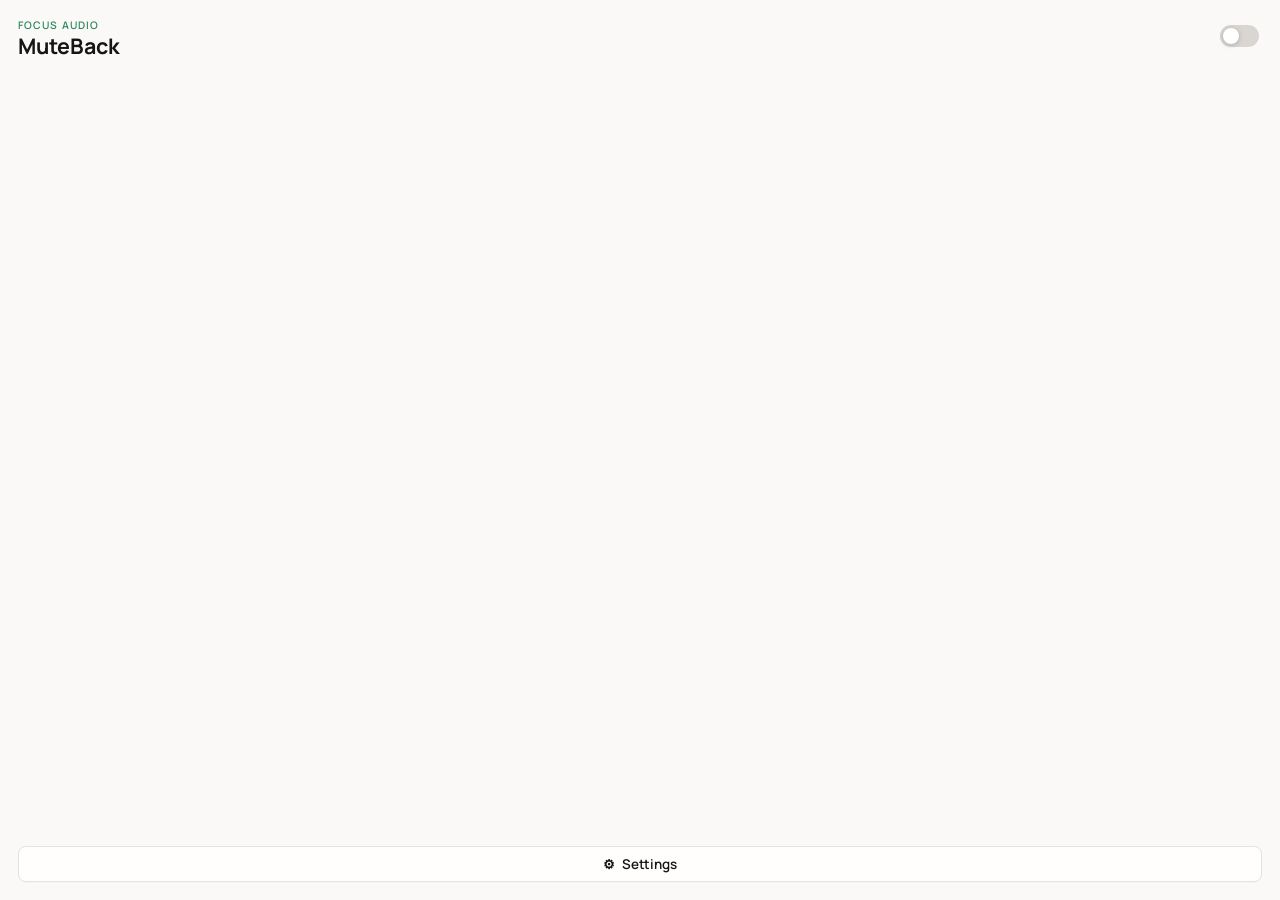
==== commit f470d7db: "Github actions" ====
--- a/ui/index.html
+++ b/ui/index.html
@@ -51,6 +51,19 @@
             </div>
 
             <div class="settings-section">
+              <p class="section-label">Manual Restore</p>
+              <section class="settings-card manual-restore-card">
+                <label class="toggle-row">
+                  <span>
+                    <strong>Manual Restore</strong>
+                    <small>Keep audio low until I press restore</small>
+                  </span>
+                  <input id="manual-restore" type="checkbox" />
+                </label>
+              </section>
+            </div>
+
+            <div class="settings-section">
               <p class="section-label">Ducking</p>
               <section class="settings-card ducking-card">
                 <div class="quick-row">
@@ -88,14 +101,6 @@
                     <input id="restore-fade-ms" type="number" min="0" max="3000" step="10" />
                   </label>
                 </div>
-
-                <label class="toggle-row">
-                  <span>
-                    <strong>Manual Restore</strong>
-                    <small>Keep audio low until I press restore</small>
-                  </span>
-                  <input id="manual-restore" type="checkbox" />
-                </label>
               </section>
             </div>
 
--- a/ui/styles.css
+++ b/ui/styles.css
@@ -111,7 +111,7 @@
 
 .home-content {
   display: grid;
-  grid-template-rows: auto auto 1fr;
+  grid-template-rows: auto 1fr auto;
   gap: 15px;
   align-content: start;
   min-height: 100%;
@@ -275,6 +275,7 @@
 }
 
 .settings-link {
+  grid-row: 3;
   align-self: end;
   display: inline-flex;
   align-items: center;
@@ -358,6 +359,14 @@
   padding: 11px;
 }
 
+.manual-restore-card {
+  border-color: #d9e5de;
+}
+
+.manual-restore-card .toggle-row {
+  min-height: 42px;
+}
+
 .input-card {
   min-height: 47px;
   color: #151512;
@@ -407,8 +416,7 @@
   display: none;
 }
 
-.transition-card > .setting-row,
-.transition-card > .timing-grid {
+.transition-card > .setting-row {
   padding-bottom: 11px;
   border-bottom: 1px solid #e8e4df;
 }
@@ -442,6 +450,7 @@
 }
 
 .timing-grid {
+  padding-bottom: 11px;
   display: grid;
   grid-template-columns: repeat(2, minmax(0, 1fr));
   gap: 8px;
